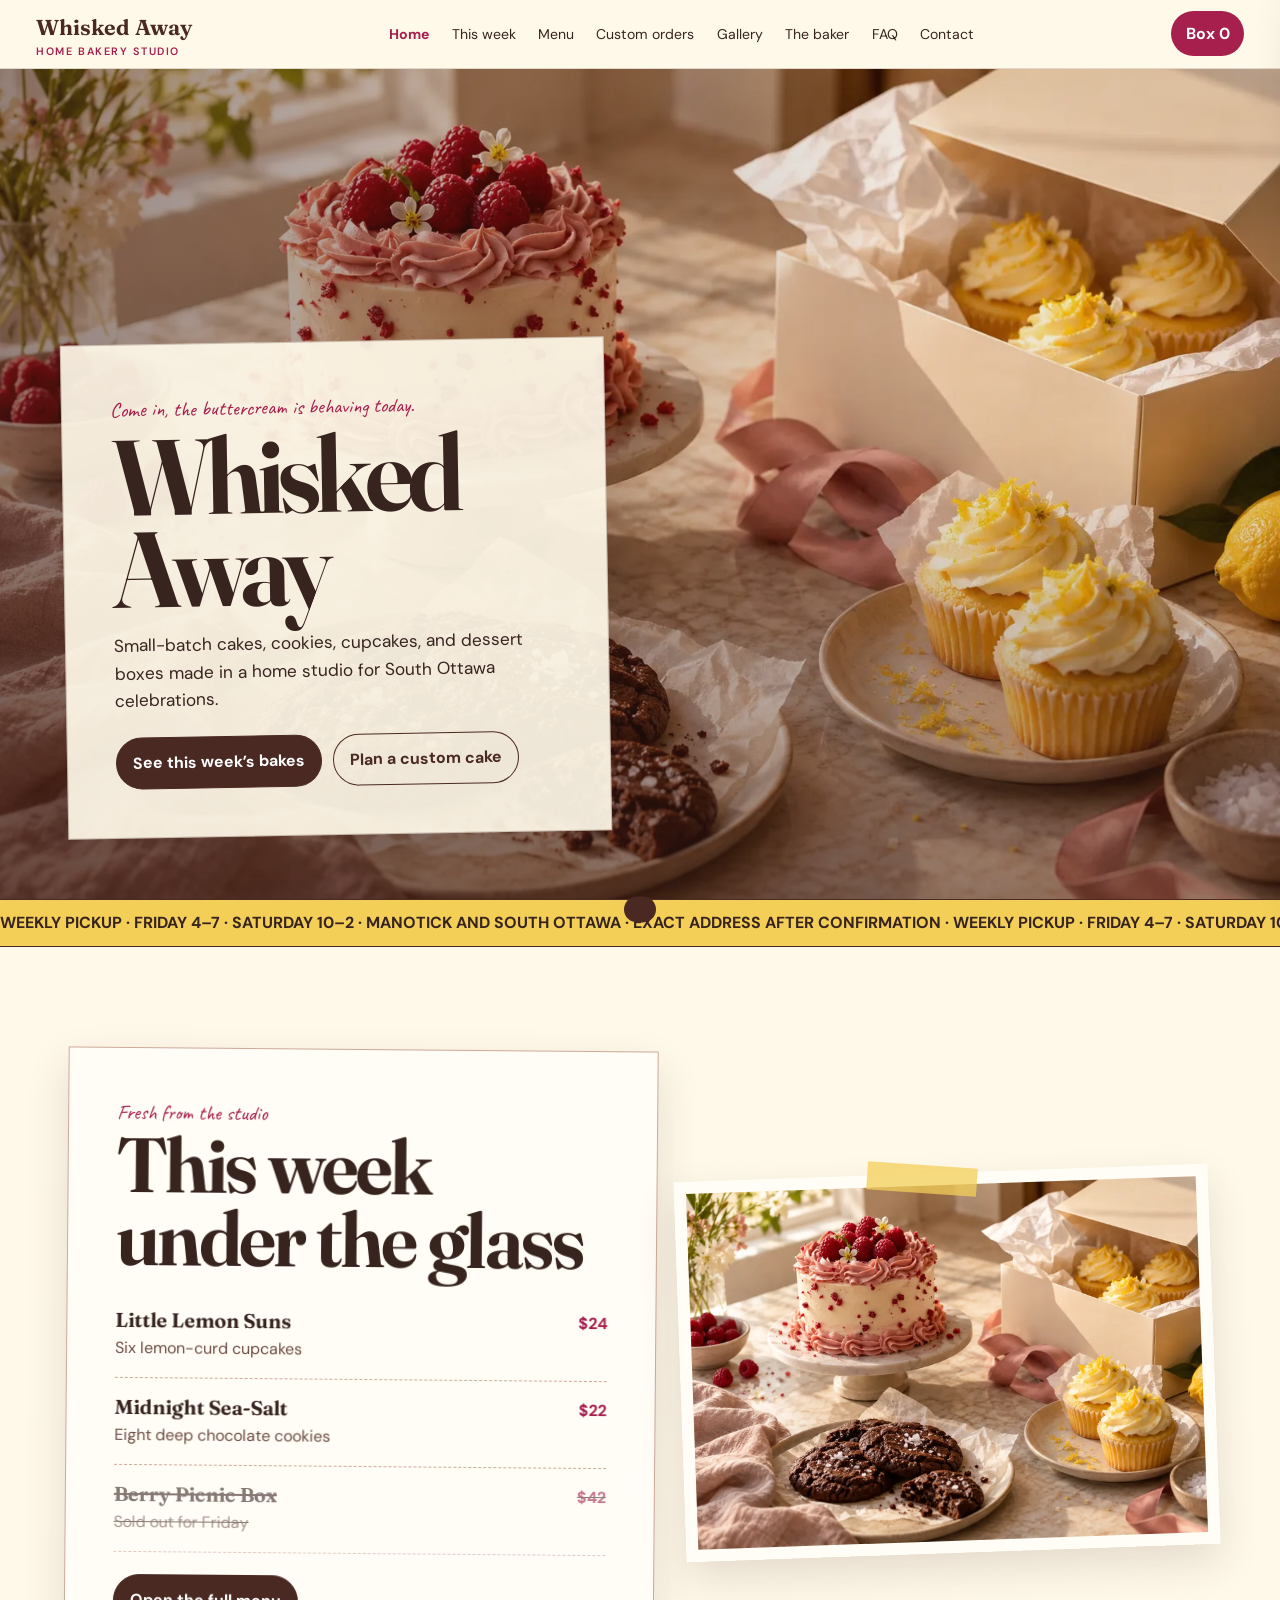
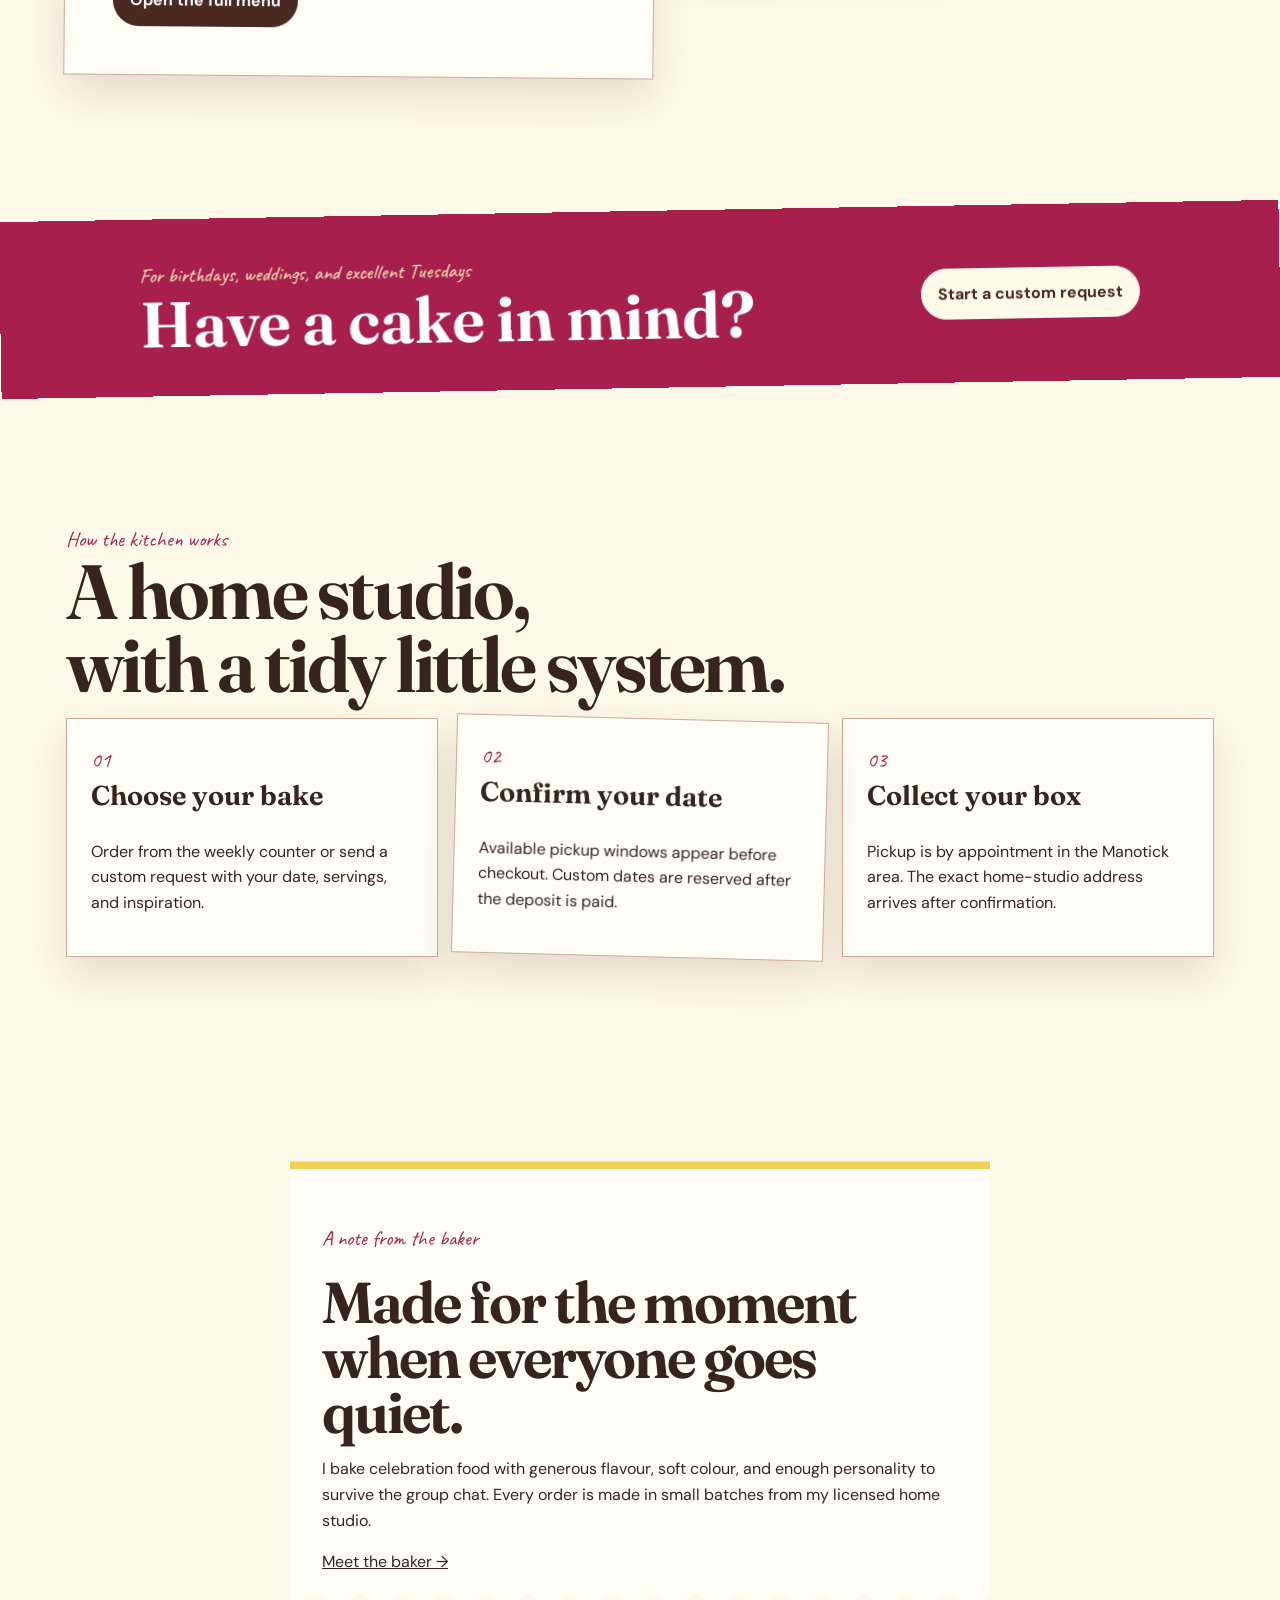
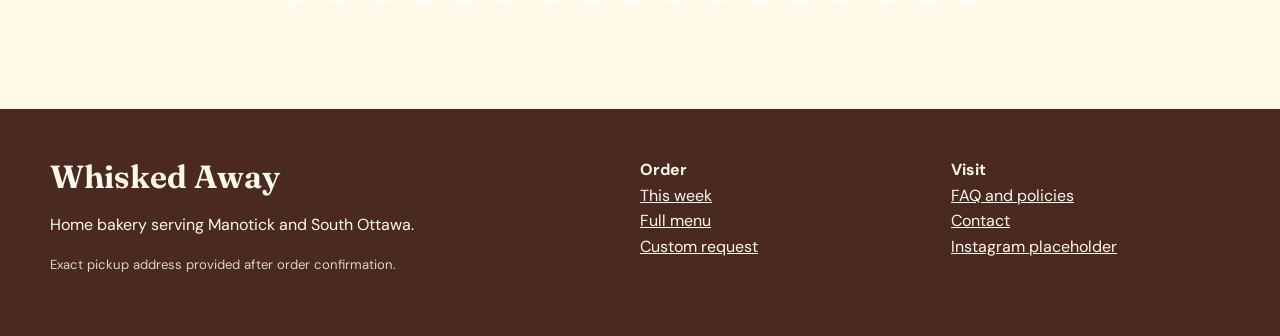
==== index.html @ 8a6906a6 "Build Whisked Away bakery website" ====
<!doctype html><html lang="en"><head><meta charset="utf-8"><meta name="viewport" content="width=device-width,initial-scale=1"><meta name="description" content="Whisked Away, a fictional Ottawa-area home bakery for celebration cakes, cookies, cupcakes, and seasonal dessert boxes."><title>Whisked Away | Home Bakery</title><link rel="icon" href="assets/whisked-away-mark.svg"><link rel="stylesheet" href="styles.css"></head><body>
<a class="skip-link" href="#main">Skip to content</a>
<header class="site-header"><div class="nav-wrap"><a class="brand" href="index.html">Whisked Away<small>Home bakery studio</small></a><button class="menu-toggle" aria-expanded="false" aria-controls="site-nav">Menu</button><nav class="nav-links" id="site-nav" aria-label="Primary"><a aria-current="page" href="index.html">Home</a><a href="this-week.html">This week</a><a href="menu.html">Menu</a><a href="custom.html">Custom orders</a><a href="gallery.html">Gallery</a><a href="about.html">The baker</a><a href="faq.html">FAQ</a><a href="contact.html">Contact</a></nav><button class="cart-button" type="button">Box <span data-cart-count>0</span></button></div></header>
<main id="main"><section class="counter-entry"><div class="window-sign"><span class="script">Come in, the buttercream is behaving today.</span><h1>Whisked<br>Away</h1><p>Small-batch cakes, cookies, cupcakes, and dessert boxes made in a home studio for South Ottawa celebrations.</p><div class="button-row"><a class="button" href="this-week.html">See this week’s bakes</a><a class="button secondary" href="custom.html">Plan a custom cake</a></div></div></section>
<div class="open-strip" aria-label="Pickup information"><div>WEEKLY PICKUP · FRIDAY 4–7 · SATURDAY 10–2 · MANOTICK AND SOUTH OTTAWA · EXACT ADDRESS AFTER CONFIRMATION · WEEKLY PICKUP · FRIDAY 4–7 · SATURDAY 10–2 · MANOTICK AND SOUTH OTTAWA · EXACT ADDRESS AFTER CONFIRMATION · </div></div>
<section class="section counter-menu"><div class="menu-board"><span class="script">Fresh from the studio</span><h2>This week<br>under the glass</h2><div class="menu-line"><div><h3>Little Lemon Suns</h3><p>Six lemon-curd cupcakes</p></div><span class="price">$24</span></div><div class="menu-line"><div><h3>Midnight Sea-Salt</h3><p>Eight deep chocolate cookies</p></div><span class="price">$22</span></div><div class="menu-line sold"><div><h3>Berry Picnic Box</h3><p>Sold out for Friday</p></div><span class="price">$42</span></div><div class="button-row"><a class="button" href="this-week.html">Open the full menu</a></div></div><div class="photo-note"><span class="tape" aria-hidden="true"></span><img src="assets/bakery-counter.webp" alt="Raspberry celebration cake, lemon cupcakes, and chocolate cookies arranged on a sunlit bakery counter"></div></section>
<section class="ribbon"><div class="ribbon-inner"><div><span class="script" style="color:#fff3bf">For birthdays, weddings, and excellent Tuesdays</span><h2>Have a cake in mind?</h2></div><a class="button" href="custom.html">Start a custom request</a></div></section>
<section class="section"><span class="script">How the kitchen works</span><h2 class="section-title">A home studio,<br>with a tidy little system.</h2><div class="worktable"><article class="paper"><span class="scribble">01</span><h3>Choose your bake</h3><p>Order from the weekly counter or send a custom request with your date, servings, and inspiration.</p></article><article class="paper"><span class="scribble">02</span><h3>Confirm your date</h3><p>Available pickup windows appear before checkout. Custom dates are reserved after the deposit is paid.</p></article><article class="paper"><span class="scribble">03</span><h3>Collect your box</h3><p>Pickup is by appointment in the Manotick area. The exact home-studio address arrives after confirmation.</p></article></div></section>
<section class="section"><div class="receipt"><p class="script">A note from the baker</p><h2 class="section-title" style="font-size:clamp(2rem,5vw,3.6rem)">Made for the moment when everyone goes quiet.</h2><p>I bake celebration food with generous flavour, soft colour, and enough personality to survive the group chat. Every order is made in small batches from my licensed home studio.</p><a href="about.html">Meet the baker →</a></div></section></main>
<footer class="site-footer"><div class="footer-inner"><div><div class="footer-brand">Whisked Away</div><p>Home bakery serving Manotick and South Ottawa.</p><p class="fineprint">Exact pickup address provided after order confirmation.</p></div><div><strong>Order</strong><br><a href="this-week.html">This week</a><br><a href="menu.html">Full menu</a><br><a href="custom.html">Custom request</a></div><div><strong>Visit</strong><br><a href="faq.html">FAQ and policies</a><br><a href="contact.html">Contact</a><br><a href="#">Instagram placeholder</a></div></div></footer>
<aside class="cart-drawer" id="cart-drawer" aria-hidden="true" aria-label="Order box"><div class="cart-top"><h2>Your bakery box</h2><button class="icon-button" id="cart-close" aria-label="Close order box">×</button></div><div id="cart-content"></div></aside><div class="toast" id="toast" role="status" aria-live="polite"></div><script src="app.js"></script></body></html>
---- styles.css ----
@import url('https://fonts.googleapis.com/css2?family=DM+Sans:wght@400;500;600;700&family=Fraunces:opsz,wght@9..144,500;9..144,650&family=Caveat:wght@600&display=swap');

:root{--cream:#fff9e9;--paper:#fffdf6;--butter:#f3cf58;--raspberry:#a61f4d;--pink:#e9a4ae;--brown:#4a2922;--ink:#38241f;--line:#cda999;--green:#496b54;--shadow:0 18px 40px rgba(74,41,34,.14);--radius:1.4rem}
*{box-sizing:border-box}html{scroll-behavior:smooth}body{margin:0;background:var(--cream);color:var(--ink);font-family:"DM Sans",sans-serif;font-size:1rem;line-height:1.6}body::before{content:"";position:fixed;inset:0;pointer-events:none;opacity:.18;background-image:url("data:image/svg+xml,%3Csvg xmlns='http://www.w3.org/2000/svg' width='120' height='120' viewBox='0 0 120 120'%3E%3Cfilter id='n'%3E%3CfeTurbulence type='fractalNoise' baseFrequency='.8' numOctaves='2' stitchTiles='stitch'/%3E%3C/filter%3E%3Crect width='100%25' height='100%25' filter='url(%23n)' opacity='.12'/%3E%3C/svg%3E")}img{max-width:100%;display:block}a{color:inherit}button,input,select,textarea{font:inherit}button{cursor:pointer}.skip-link{position:absolute;left:1rem;top:-5rem;background:var(--brown);color:white;padding:.7rem 1rem;z-index:100}.skip-link:focus{top:1rem}:focus-visible{outline:3px solid var(--raspberry);outline-offset:3px}
.site-header{position:sticky;top:0;z-index:50;background:rgba(255,249,233,.95);backdrop-filter:blur(12px);border-bottom:1px solid rgba(74,41,34,.16)}.nav-wrap{max-width:1240px;margin:auto;display:flex;align-items:center;justify-content:space-between;padding:.7rem 1rem}.brand{text-decoration:none;font-family:"Fraunces",serif;font-weight:650;font-size:1.35rem;color:var(--brown)}.brand small{display:block;font:600 .67rem/1 "DM Sans",sans-serif;text-transform:uppercase;letter-spacing:.15em;color:var(--raspberry)}.menu-toggle{border:1px solid var(--brown);border-radius:999px;background:var(--paper);padding:.55rem .85rem}.nav-links{display:none;position:absolute;top:100%;left:0;right:0;background:var(--paper);padding:1rem;box-shadow:var(--shadow)}.nav-links.open{display:grid}.nav-links a{text-decoration:none;padding:.65rem;border-bottom:1px dashed var(--line)}.nav-links a[aria-current="page"]{color:var(--raspberry);font-weight:700}.cart-button{border:0;background:var(--raspberry);color:white;padding:.6rem .9rem;border-radius:999px;font-weight:700}
.counter-entry{min-height:calc(100svh - 70px);display:grid;align-items:end;background:#d8b797 url('assets/bakery-counter.webp') center/cover no-repeat;position:relative;overflow:hidden}.counter-entry::after{content:"";position:absolute;inset:0;background:linear-gradient(90deg,rgba(58,27,20,.55),rgba(58,27,20,.08) 70%),linear-gradient(0deg,rgba(58,27,20,.48),transparent 55%)}.window-sign{position:relative;z-index:2;margin:clamp(1rem,5vw,4rem);max-width:34rem;background:rgba(255,249,233,.92);padding:clamp(1.4rem,4vw,3rem);border:1px solid rgba(74,41,34,.25);box-shadow:var(--shadow);transform:rotate(-1deg)}.script{font-family:"Caveat",cursive;color:var(--raspberry);font-size:1.3rem}.window-sign h1,.page-intro h1{font:650 clamp(3rem,9vw,6.7rem)/.86 "Fraunces",serif;letter-spacing:-.055em;margin:.25rem 0 1rem}.window-sign p{font-size:1.08rem;max-width:29rem}.button-row{display:flex;flex-wrap:wrap;gap:.7rem;margin-top:1.4rem}.button{display:inline-flex;align-items:center;justify-content:center;text-decoration:none;border:1px solid var(--brown);padding:.75rem 1rem;border-radius:999px;background:var(--brown);color:white;font-weight:700}.button.secondary{background:transparent;color:var(--brown)}
.open-strip{background:var(--butter);border-block:1px solid var(--brown);overflow:hidden;padding:.65rem 0;font-weight:700}.open-strip div{white-space:nowrap;animation:marquee 28s linear infinite}@keyframes marquee{to{transform:translateX(-50%)}}@media(prefers-reduced-motion:reduce){*{scroll-behavior:auto!important;animation-duration:.01ms!important;animation-iteration-count:1!important}}
.section{max-width:1180px;margin:auto;padding:clamp(3rem,8vw,7rem) 1rem}.counter-menu{display:grid;gap:1.5rem}.menu-board{background:var(--paper);padding:clamp(1.25rem,4vw,3rem);border:1px solid var(--line);box-shadow:var(--shadow);transform:rotate(.5deg)}.menu-board h2,.section-title{font:650 clamp(2.2rem,6vw,4.8rem)/.95 "Fraunces",serif;margin:0 0 1rem;letter-spacing:-.035em}.menu-line{display:grid;grid-template-columns:1fr auto;gap:.5rem;padding:1rem 0;border-bottom:1px dashed var(--line)}.menu-line h3{margin:0;font:650 1.25rem "Fraunces",serif}.menu-line p{margin:.2rem 0 0;color:#6c4c43}.price{font-weight:700;color:var(--raspberry)}.sold{text-decoration:line-through;opacity:.6}.photo-note{position:relative}.photo-note img{width:100%;height:100%;min-height:380px;object-fit:cover;border:12px solid var(--paper);box-shadow:var(--shadow);transform:rotate(-2deg)}.tape{position:absolute;top:-8px;left:35%;width:110px;height:28px;background:rgba(243,207,88,.75);transform:rotate(4deg);z-index:1}
.ribbon{background:var(--raspberry);color:white;padding:2.5rem 1rem;transform:rotate(-1deg);margin-block:2rem}.ribbon-inner{max-width:1000px;margin:auto;display:flex;gap:1.5rem;justify-content:space-between;align-items:center;flex-wrap:wrap}.ribbon h2{font:650 clamp(2rem,5vw,4rem)/1 "Fraunces",serif;margin:0}.ribbon .button{background:var(--cream);color:var(--brown);border-color:var(--cream)}
.worktable{display:grid;gap:1rem}.paper{background:var(--paper);border:1px solid var(--line);padding:1.5rem;box-shadow:var(--shadow)}.paper:nth-child(2){transform:rotate(1.5deg)}.paper h3{font:650 1.7rem "Fraunces",serif;margin-top:0}.scribble{font-family:"Caveat",cursive;color:var(--raspberry);font-size:1.35rem}.receipt{max-width:700px;margin:auto;background:var(--paper);padding:2rem;border-top:8px solid var(--butter);clip-path:polygon(0 0,100% 0,100% 97%,97% 100%,94% 97%,91% 100%,88% 97%,85% 100%,82% 97%,79% 100%,76% 97%,73% 100%,70% 97%,67% 100%,64% 97%,61% 100%,58% 97%,55% 100%,52% 97%,49% 100%,46% 97%,43% 100%,40% 97%,37% 100%,34% 97%,31% 100%,28% 97%,25% 100%,22% 97%,19% 100%,16% 97%,13% 100%,10% 97%,7% 100%,4% 97%,0 100%)}
.page-intro{max-width:1180px;margin:auto;padding:clamp(3rem,8vw,7rem) 1rem 2rem}.page-intro p{max-width:650px;font-size:1.12rem}.filter-bar{display:flex;gap:.6rem;overflow:auto;padding:.4rem 0 1.4rem}.filter{white-space:nowrap;border:1px solid var(--brown);background:transparent;border-radius:999px;padding:.6rem .9rem}.filter.active{background:var(--brown);color:white}.product-list{display:grid;gap:1rem}.product{display:grid;grid-template-columns:80px 1fr;gap:1rem;background:var(--paper);border:1px solid var(--line);padding:1rem;align-items:start}.product[hidden]{display:none}.product-swatch{aspect-ratio:1;border-radius:50%;background:radial-gradient(circle at 38% 35%,var(--pink) 0 15%,var(--raspberry) 16% 21%,#f8dfb3 22% 55%,var(--brown) 56% 64%,var(--butter) 65%);box-shadow:inset 0 0 0 8px #fff}.product:nth-child(2n) .product-swatch{background:radial-gradient(circle at 50% 45%,#fff3c8 0 25%,var(--butter) 26% 45%,var(--pink) 46% 60%,var(--brown) 61%)}.product h2{font:650 1.45rem "Fraunces",serif;margin:0}.meta{font-size:.9rem;color:#6b4b43}.product-actions{display:flex;justify-content:space-between;align-items:end;gap:1rem;margin-top:.7rem}.product button{border:0;background:var(--raspberry);color:white;border-radius:999px;padding:.55rem .8rem;font-weight:700}.allergen{margin-top:.8rem;padding:.6rem;background:#fff2c7;font-size:.88rem}
.form-sheet{max-width:850px;margin:0 auto 5rem;background:var(--paper);border:1px solid var(--line);padding:clamp(1.2rem,4vw,3rem);box-shadow:var(--shadow)}fieldset{border:0;padding:0;margin:0 0 1.5rem}legend{font:650 1.35rem "Fraunces",serif;margin-bottom:.8rem}.field-grid{display:grid;gap:1rem}.field label{display:block;font-weight:700;margin-bottom:.3rem}.field input,.field select,.field textarea{width:100%;border:1px solid #8c675d;background:white;border-radius:.55rem;padding:.75rem;color:var(--ink)}.field textarea{min-height:120px;resize:vertical}.help{font-size:.86rem;color:#6b4b43}.date-status{padding:.75rem;margin-top:.5rem;background:#eef5e8;border-left:4px solid var(--green)}.date-status.booked{background:#fbe2e4;border-color:var(--raspberry)}
.calendar{display:grid;grid-template-columns:repeat(7,1fr);gap:.3rem;margin-block:1rem}.calendar span{padding:.55rem .15rem;text-align:center;background:white;border:1px solid #ddc5ba;font-size:.84rem}.calendar .booked{background:#f2c7cd;text-decoration:line-through}.calendar .open{background:#e8f0dc}.key{display:flex;gap:1rem;font-size:.85rem}.dot{width:.8rem;height:.8rem;display:inline-block;border-radius:50%;margin-right:.3rem;background:#e8f0dc}.dot.booked{background:#f2c7cd}
.gallery-flow{columns:1;column-gap:1rem}.gallery-piece{break-inside:avoid;margin:0 0 1rem;position:relative;background:var(--paper);padding:.7rem;box-shadow:var(--shadow)}.gallery-piece img{width:100%;height:auto}.gallery-piece:nth-child(3n+1){transform:rotate(-1deg)}.gallery-piece:nth-child(3n+2){transform:rotate(1deg)}.gallery-piece figcaption{padding:.7rem .4rem .2rem;font-family:"Caveat",cursive;font-size:1.25rem}.image-crop{height:280px;object-fit:cover}.crop-cake{object-position:28% 43%}.crop-cupcakes{object-position:77% 39%}.crop-cookies{object-position:43% 80%}.icing-panel{min-height:260px;background:radial-gradient(circle at 20% 30%,#f6ccd1 0 12%,transparent 13%),radial-gradient(circle at 75% 60%,#f3cf58 0 16%,transparent 17%),linear-gradient(135deg,#fff4dd,#edb1bc);display:grid;place-items:center;padding:2rem;font:650 2rem/1.1 "Fraunces",serif;text-align:center;color:var(--brown)}
.accordion{max-width:850px;margin:auto}.accordion details{border-bottom:1px solid var(--line);padding:1rem 0}.accordion summary{font:650 1.25rem "Fraunces",serif;cursor:pointer}.accordion p{max-width:700px}.policy-table{display:grid;gap:.75rem}.policy{background:var(--paper);border-left:7px solid var(--butter);padding:1rem 1.2rem}.policy h3{margin:.1rem 0;font:650 1.2rem "Fraunces",serif}
.site-footer{background:var(--brown);color:var(--cream);padding:3rem 1rem}.footer-inner{max-width:1180px;margin:auto;display:grid;gap:2rem}.footer-inner a{color:var(--cream)}.footer-brand{font:650 2rem "Fraunces",serif}.fineprint{font-size:.82rem;opacity:.82}
.cart-drawer{position:fixed;z-index:100;inset:0 0 0 auto;width:min(440px,100%);background:var(--paper);box-shadow:-12px 0 50px rgba(40,20,15,.3);padding:1.2rem;transform:translateX(110%);transition:transform .25s}.cart-drawer.open{transform:none}.cart-top{display:flex;justify-content:space-between;align-items:center}.icon-button{border:1px solid var(--brown);background:white;border-radius:50%;width:42px;height:42px}.cart-empty{padding:3rem 1rem;text-align:center}.cart-item{border-block:1px dashed var(--line);padding:1rem 0}.cart-total{display:flex;justify-content:space-between;font-weight:700;font-size:1.2rem}.mock-notice{background:#fff1be;border:1px solid #8c6a1e;padding:.8rem;margin-block:1rem}.toast{position:fixed;z-index:120;left:50%;bottom:1rem;transform:translate(-50%,150%);background:var(--brown);color:white;padding:.8rem 1rem;border-radius:999px;transition:.25s}.toast.show{transform:translate(-50%,0)}
.order-dialog{border:0;padding:0;background:transparent;width:min(560px,calc(100% - 1.5rem));max-height:90svh}.order-dialog::backdrop{background:rgba(56,36,31,.65);backdrop-filter:blur(3px)}.order-panel{background:var(--paper);border:1px solid var(--line);padding:clamp(1rem,4vw,2rem);box-shadow:var(--shadow)}.order-panel h2{font:650 clamp(1.8rem,6vw,3rem)/1 "Fraunces",serif;margin:.2rem 0}.order-panel .button{margin-top:1rem;width:100%}
@media(min-width:700px){.counter-menu{grid-template-columns:1.05fr .95fr;align-items:center}.worktable{grid-template-columns:repeat(3,1fr)}.product{grid-template-columns:110px 1fr}.field-grid.two{grid-template-columns:1fr 1fr}.gallery-flow{columns:2}.footer-inner{grid-template-columns:2fr 1fr 1fr}}
@media(min-width:980px){.menu-toggle{display:none}.nav-links{display:flex;position:static;background:transparent;box-shadow:none;padding:0;align-items:center;gap:.1rem}.nav-links a{border:0;padding:.55rem .65rem;font-size:.88rem}.gallery-flow{columns:3}.product-list{grid-template-columns:1fr 1fr}}
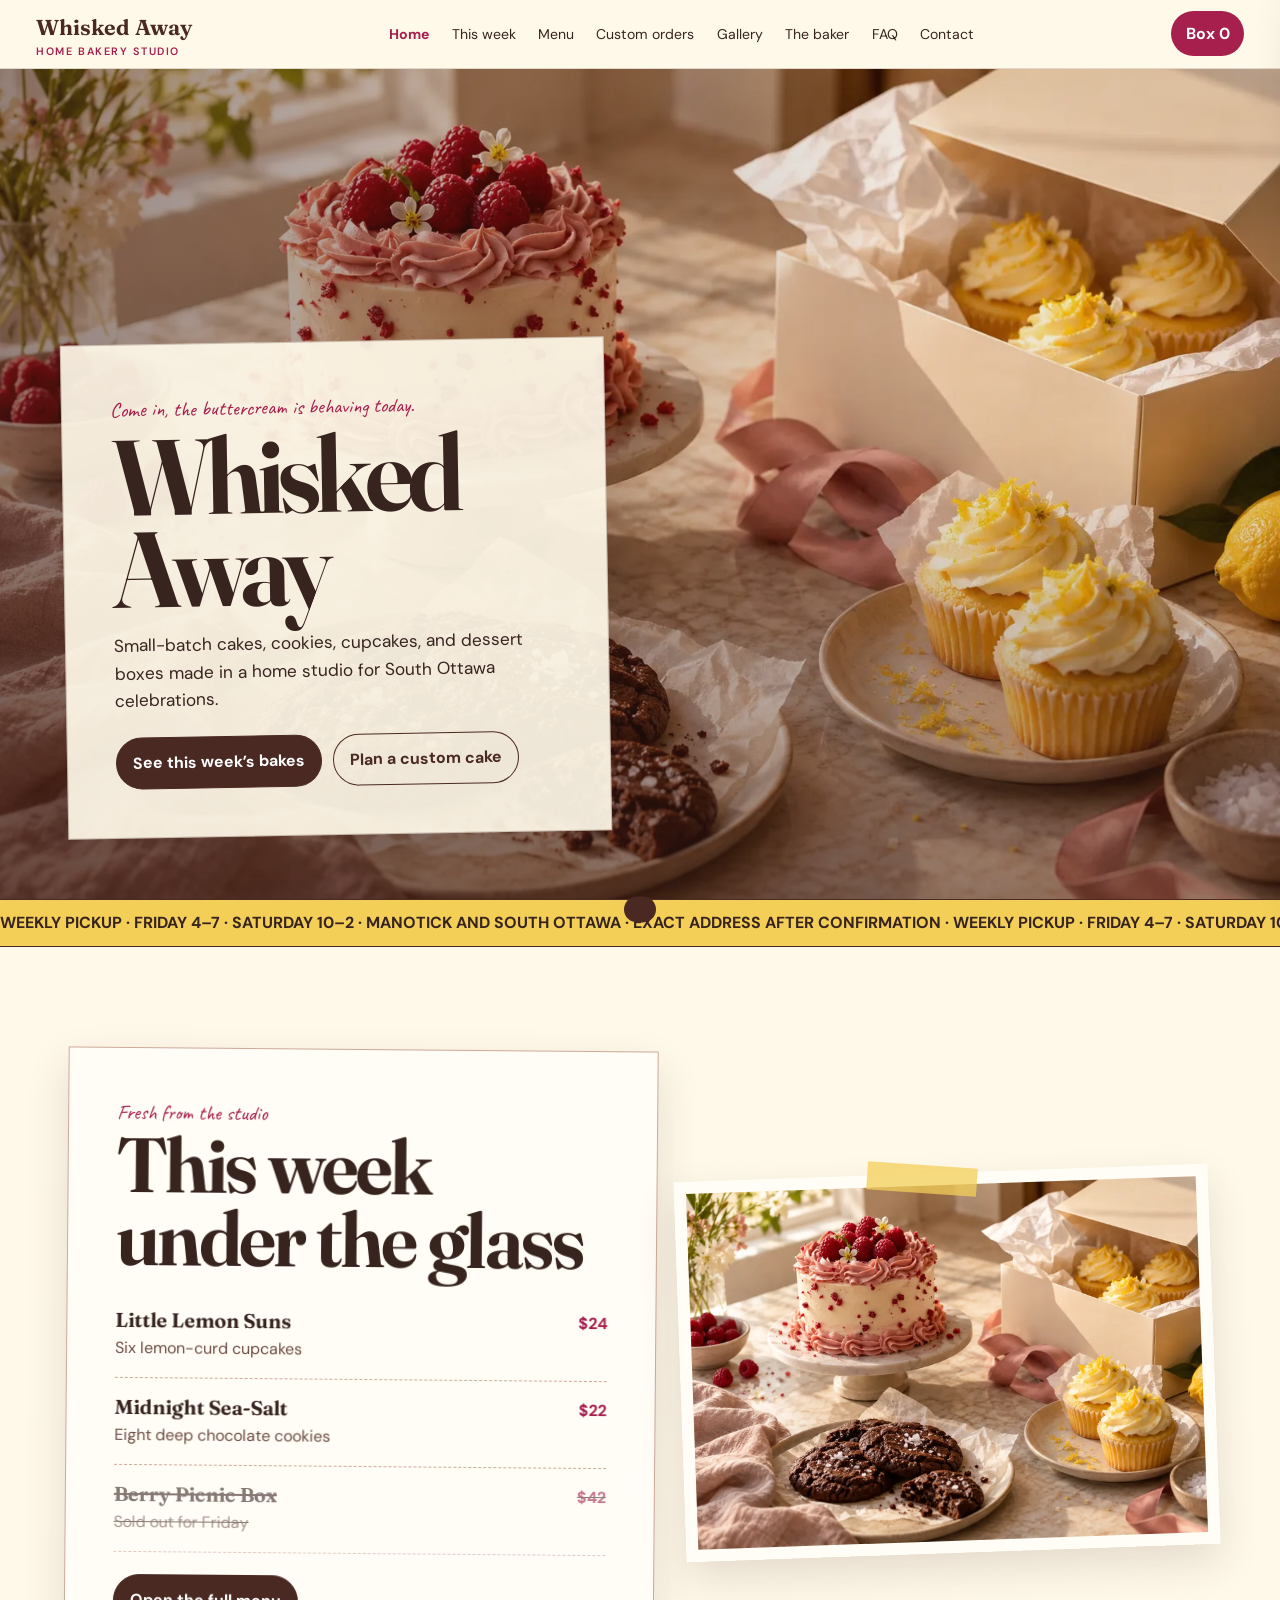
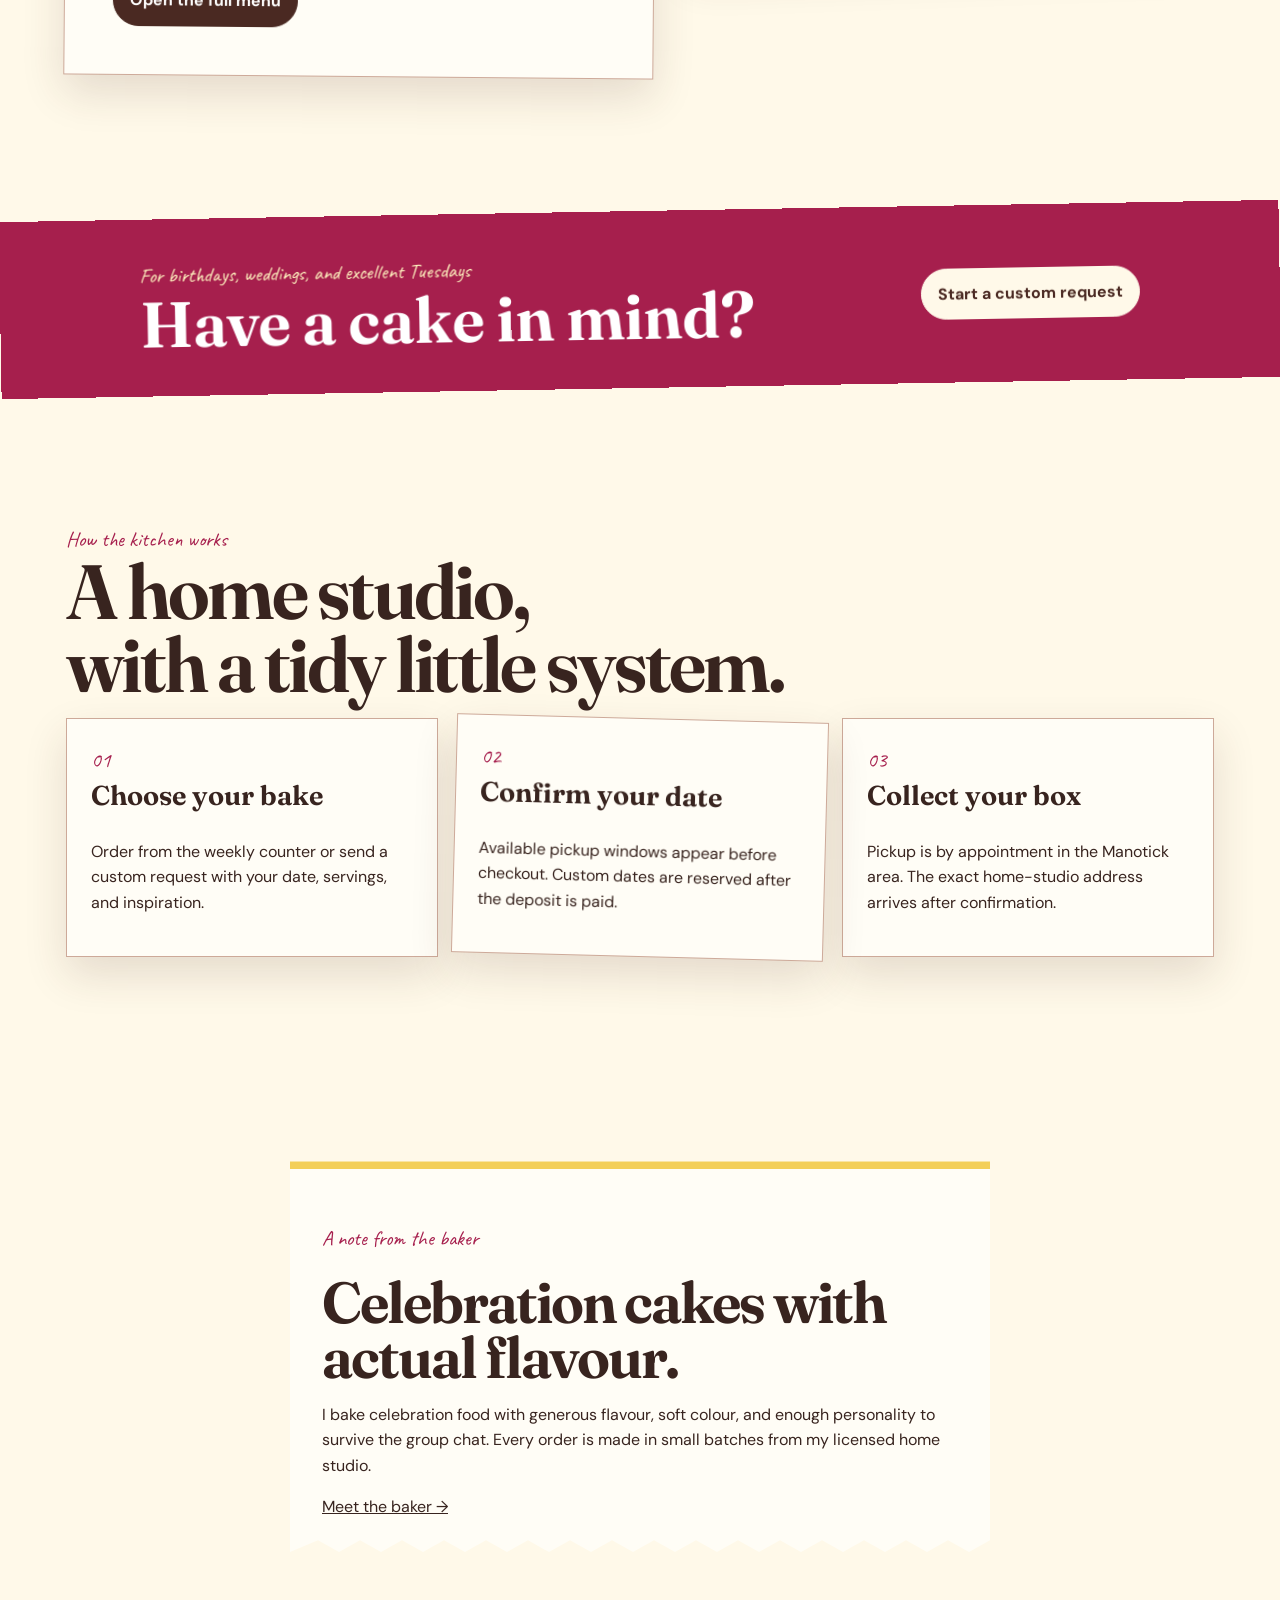
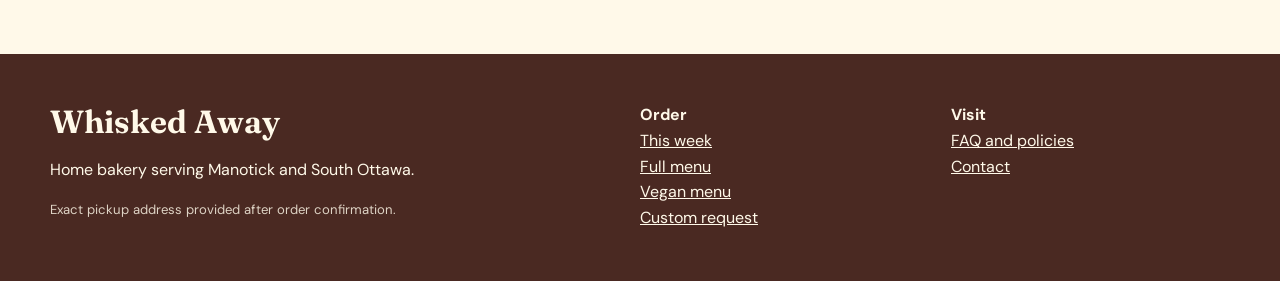
==== commit 9a39a241: "Refine bakery services, vegan menu, and e-transfer flow" ====
--- a/index.html
+++ b/index.html
@@ -1,4 +1,4 @@
-<!doctype html><html lang="en"><head><meta charset="utf-8"><meta name="viewport" content="width=device-width,initial-scale=1"><meta name="description" content="Whisked Away, a fictional Ottawa-area home bakery for celebration cakes, cookies, cupcakes, and seasonal dessert boxes."><title>Whisked Away | Home Bakery</title><link rel="icon" href="assets/whisked-away-mark.svg"><link rel="stylesheet" href="styles.css"></head><body>
+<!doctype html><html lang="en"><head><meta charset="utf-8"><meta name="viewport" content="width=device-width,initial-scale=1"><meta name="description" content="Whisked Away, an Ottawa-area home bakery for celebration cakes, cookies, cupcakes, and seasonal dessert boxes."><title>Whisked Away | Home Bakery</title><link rel="icon" href="assets/whisked-away-mark.svg"><link rel="stylesheet" href="styles.css"></head><body>
 <a class="skip-link" href="#main">Skip to content</a>
 <header class="site-header"><div class="nav-wrap"><a class="brand" href="index.html">Whisked Away<small>Home bakery studio</small></a><button class="menu-toggle" aria-expanded="false" aria-controls="site-nav">Menu</button><nav class="nav-links" id="site-nav" aria-label="Primary"><a aria-current="page" href="index.html">Home</a><a href="this-week.html">This week</a><a href="menu.html">Menu</a><a href="custom.html">Custom orders</a><a href="gallery.html">Gallery</a><a href="about.html">The baker</a><a href="faq.html">FAQ</a><a href="contact.html">Contact</a></nav><button class="cart-button" type="button">Box <span data-cart-count>0</span></button></div></header>
 <main id="main"><section class="counter-entry"><div class="window-sign"><span class="script">Come in, the buttercream is behaving today.</span><h1>Whisked<br>Away</h1><p>Small-batch cakes, cookies, cupcakes, and dessert boxes made in a home studio for South Ottawa celebrations.</p><div class="button-row"><a class="button" href="this-week.html">See this week’s bakes</a><a class="button secondary" href="custom.html">Plan a custom cake</a></div></div></section>
@@ -6,7 +6,7 @@
 <section class="section counter-menu"><div class="menu-board"><span class="script">Fresh from the studio</span><h2>This week<br>under the glass</h2><div class="menu-line"><div><h3>Little Lemon Suns</h3><p>Six lemon-curd cupcakes</p></div><span class="price">$24</span></div><div class="menu-line"><div><h3>Midnight Sea-Salt</h3><p>Eight deep chocolate cookies</p></div><span class="price">$22</span></div><div class="menu-line sold"><div><h3>Berry Picnic Box</h3><p>Sold out for Friday</p></div><span class="price">$42</span></div><div class="button-row"><a class="button" href="this-week.html">Open the full menu</a></div></div><div class="photo-note"><span class="tape" aria-hidden="true"></span><img src="assets/bakery-counter.webp" alt="Raspberry celebration cake, lemon cupcakes, and chocolate cookies arranged on a sunlit bakery counter"></div></section>
 <section class="ribbon"><div class="ribbon-inner"><div><span class="script" style="color:#fff3bf">For birthdays, weddings, and excellent Tuesdays</span><h2>Have a cake in mind?</h2></div><a class="button" href="custom.html">Start a custom request</a></div></section>
 <section class="section"><span class="script">How the kitchen works</span><h2 class="section-title">A home studio,<br>with a tidy little system.</h2><div class="worktable"><article class="paper"><span class="scribble">01</span><h3>Choose your bake</h3><p>Order from the weekly counter or send a custom request with your date, servings, and inspiration.</p></article><article class="paper"><span class="scribble">02</span><h3>Confirm your date</h3><p>Available pickup windows appear before checkout. Custom dates are reserved after the deposit is paid.</p></article><article class="paper"><span class="scribble">03</span><h3>Collect your box</h3><p>Pickup is by appointment in the Manotick area. The exact home-studio address arrives after confirmation.</p></article></div></section>
-<section class="section"><div class="receipt"><p class="script">A note from the baker</p><h2 class="section-title" style="font-size:clamp(2rem,5vw,3.6rem)">Made for the moment when everyone goes quiet.</h2><p>I bake celebration food with generous flavour, soft colour, and enough personality to survive the group chat. Every order is made in small batches from my licensed home studio.</p><a href="about.html">Meet the baker →</a></div></section></main>
-<footer class="site-footer"><div class="footer-inner"><div><div class="footer-brand">Whisked Away</div><p>Home bakery serving Manotick and South Ottawa.</p><p class="fineprint">Exact pickup address provided after order confirmation.</p></div><div><strong>Order</strong><br><a href="this-week.html">This week</a><br><a href="menu.html">Full menu</a><br><a href="custom.html">Custom request</a></div><div><strong>Visit</strong><br><a href="faq.html">FAQ and policies</a><br><a href="contact.html">Contact</a><br><a href="#">Instagram placeholder</a></div></div></footer>
+<section class="section"><div class="receipt"><p class="script">A note from the baker</p><h2 class="section-title" style="font-size:clamp(2rem,5vw,3.6rem)">Celebration cakes with actual flavour.</h2><p>I bake celebration food with generous flavour, soft colour, and enough personality to survive the group chat. Every order is made in small batches from my licensed home studio.</p><a href="about.html">Meet the baker →</a></div></section></main>
+<footer class="site-footer"><div class="footer-inner"><div><div class="footer-brand">Whisked Away</div><p>Home bakery serving Manotick and South Ottawa.</p><p class="fineprint">Exact pickup address provided after order confirmation.</p></div><div><strong>Order</strong><br><a href="this-week.html">This week</a><br><a href="menu.html">Full menu</a><br><a href="vegan.html">Vegan menu</a><br><a href="custom.html">Custom request</a></div><div><strong>Visit</strong><br><a href="faq.html">FAQ and policies</a><br><a href="contact.html">Contact</a></div></div></footer>
 <aside class="cart-drawer" id="cart-drawer" aria-hidden="true" aria-label="Order box"><div class="cart-top"><h2>Your bakery box</h2><button class="icon-button" id="cart-close" aria-label="Close order box">×</button></div><div id="cart-content"></div></aside><div class="toast" id="toast" role="status" aria-live="polite"></div><script src="app.js"></script></body></html>
 
--- a/styles.css
+++ b/styles.css
@@ -16,5 +16,6 @@
 .site-footer{background:var(--brown);color:var(--cream);padding:3rem 1rem}.footer-inner{max-width:1180px;margin:auto;display:grid;gap:2rem}.footer-inner a{color:var(--cream)}.footer-brand{font:650 2rem "Fraunces",serif}.fineprint{font-size:.82rem;opacity:.82}
 .cart-drawer{position:fixed;z-index:100;inset:0 0 0 auto;width:min(440px,100%);background:var(--paper);box-shadow:-12px 0 50px rgba(40,20,15,.3);padding:1.2rem;transform:translateX(110%);transition:transform .25s}.cart-drawer.open{transform:none}.cart-top{display:flex;justify-content:space-between;align-items:center}.icon-button{border:1px solid var(--brown);background:white;border-radius:50%;width:42px;height:42px}.cart-empty{padding:3rem 1rem;text-align:center}.cart-item{border-block:1px dashed var(--line);padding:1rem 0}.cart-total{display:flex;justify-content:space-between;font-weight:700;font-size:1.2rem}.mock-notice{background:#fff1be;border:1px solid #8c6a1e;padding:.8rem;margin-block:1rem}.toast{position:fixed;z-index:120;left:50%;bottom:1rem;transform:translate(-50%,150%);background:var(--brown);color:white;padding:.8rem 1rem;border-radius:999px;transition:.25s}.toast.show{transform:translate(-50%,0)}
 .order-dialog{border:0;padding:0;background:transparent;width:min(560px,calc(100% - 1.5rem));max-height:90svh}.order-dialog::backdrop{background:rgba(56,36,31,.65);backdrop-filter:blur(3px)}.order-panel{background:var(--paper);border:1px solid var(--line);padding:clamp(1rem,4vw,2rem);box-shadow:var(--shadow)}.order-panel h2{font:650 clamp(1.8rem,6vw,3rem)/1 "Fraunces",serif;margin:.2rem 0}.order-panel .button{margin-top:1rem;width:100%}
+.submit-button{margin-top:1.35rem}
 @media(min-width:700px){.counter-menu{grid-template-columns:1.05fr .95fr;align-items:center}.worktable{grid-template-columns:repeat(3,1fr)}.product{grid-template-columns:110px 1fr}.field-grid.two{grid-template-columns:1fr 1fr}.gallery-flow{columns:2}.footer-inner{grid-template-columns:2fr 1fr 1fr}}
 @media(min-width:980px){.menu-toggle{display:none}.nav-links{display:flex;position:static;background:transparent;box-shadow:none;padding:0;align-items:center;gap:.1rem}.nav-links a{border:0;padding:.55rem .65rem;font-size:.88rem}.gallery-flow{columns:3}.product-list{grid-template-columns:1fr 1fr}}
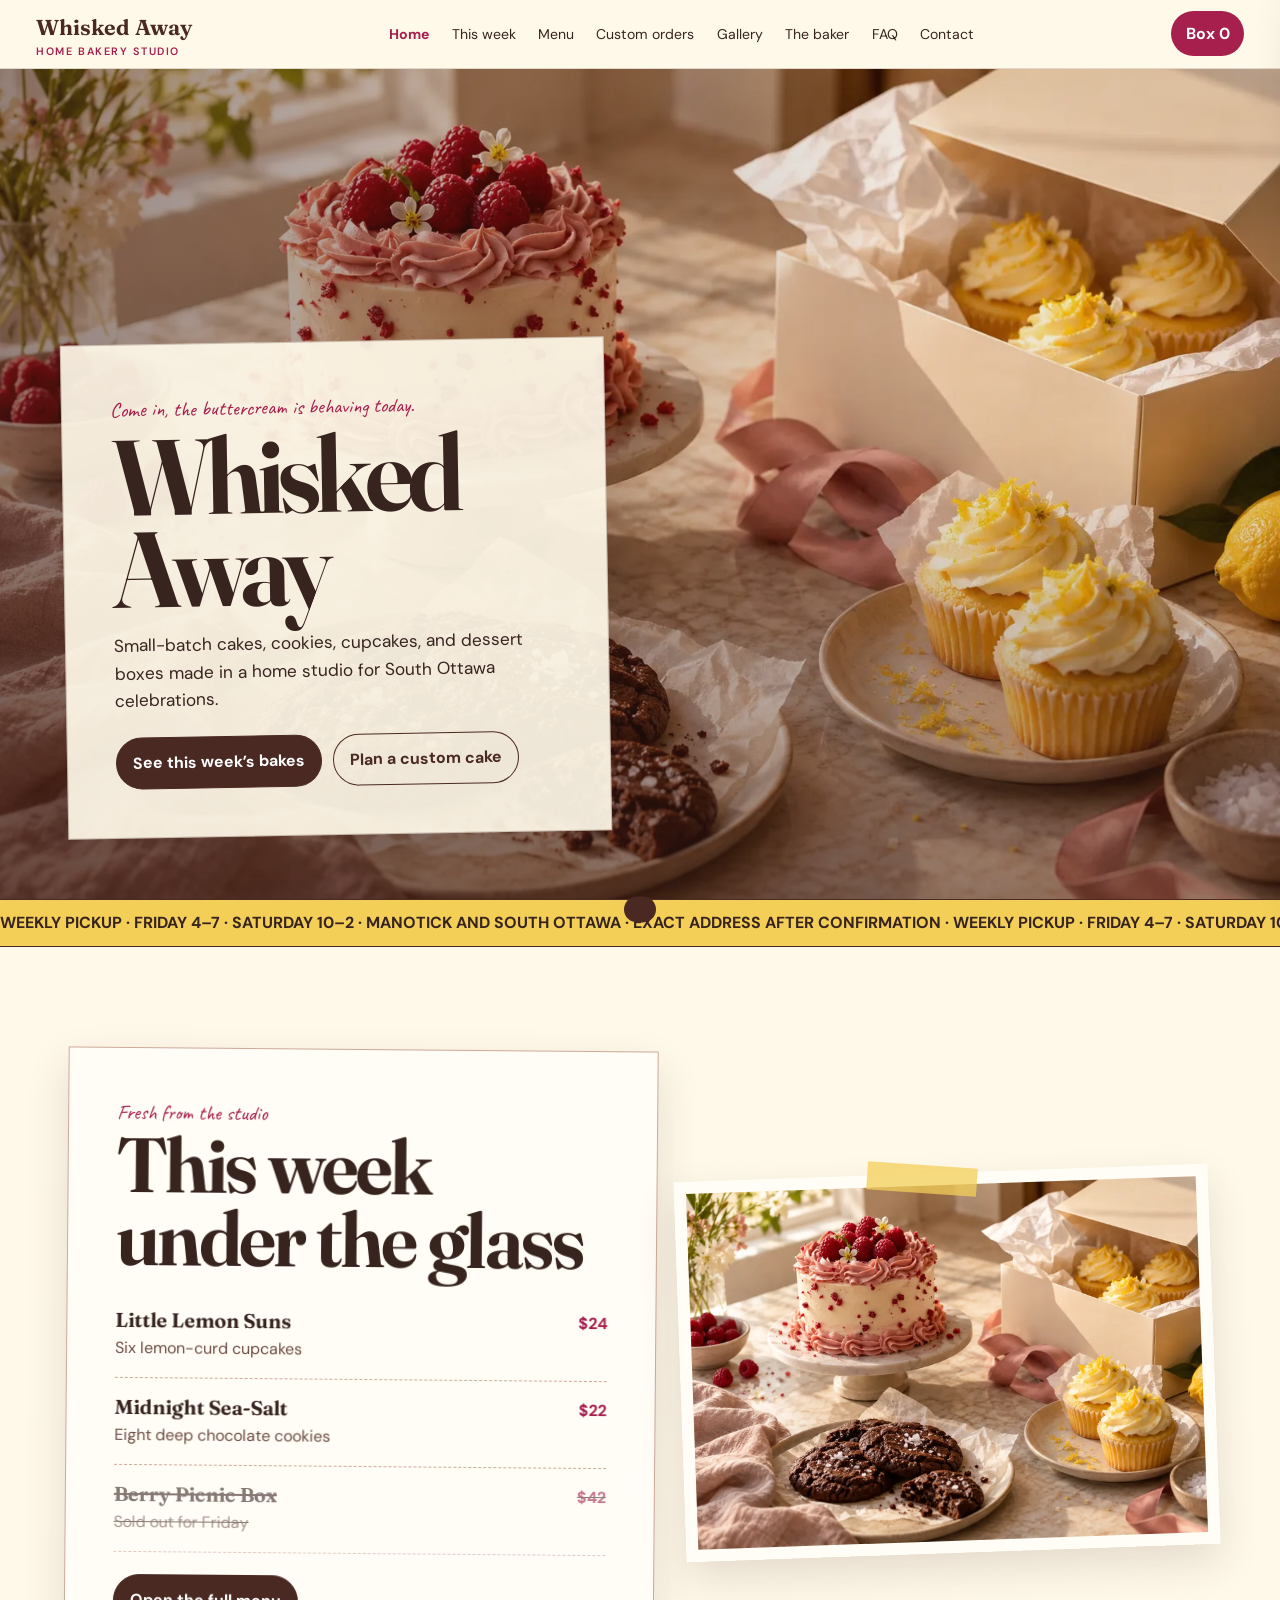
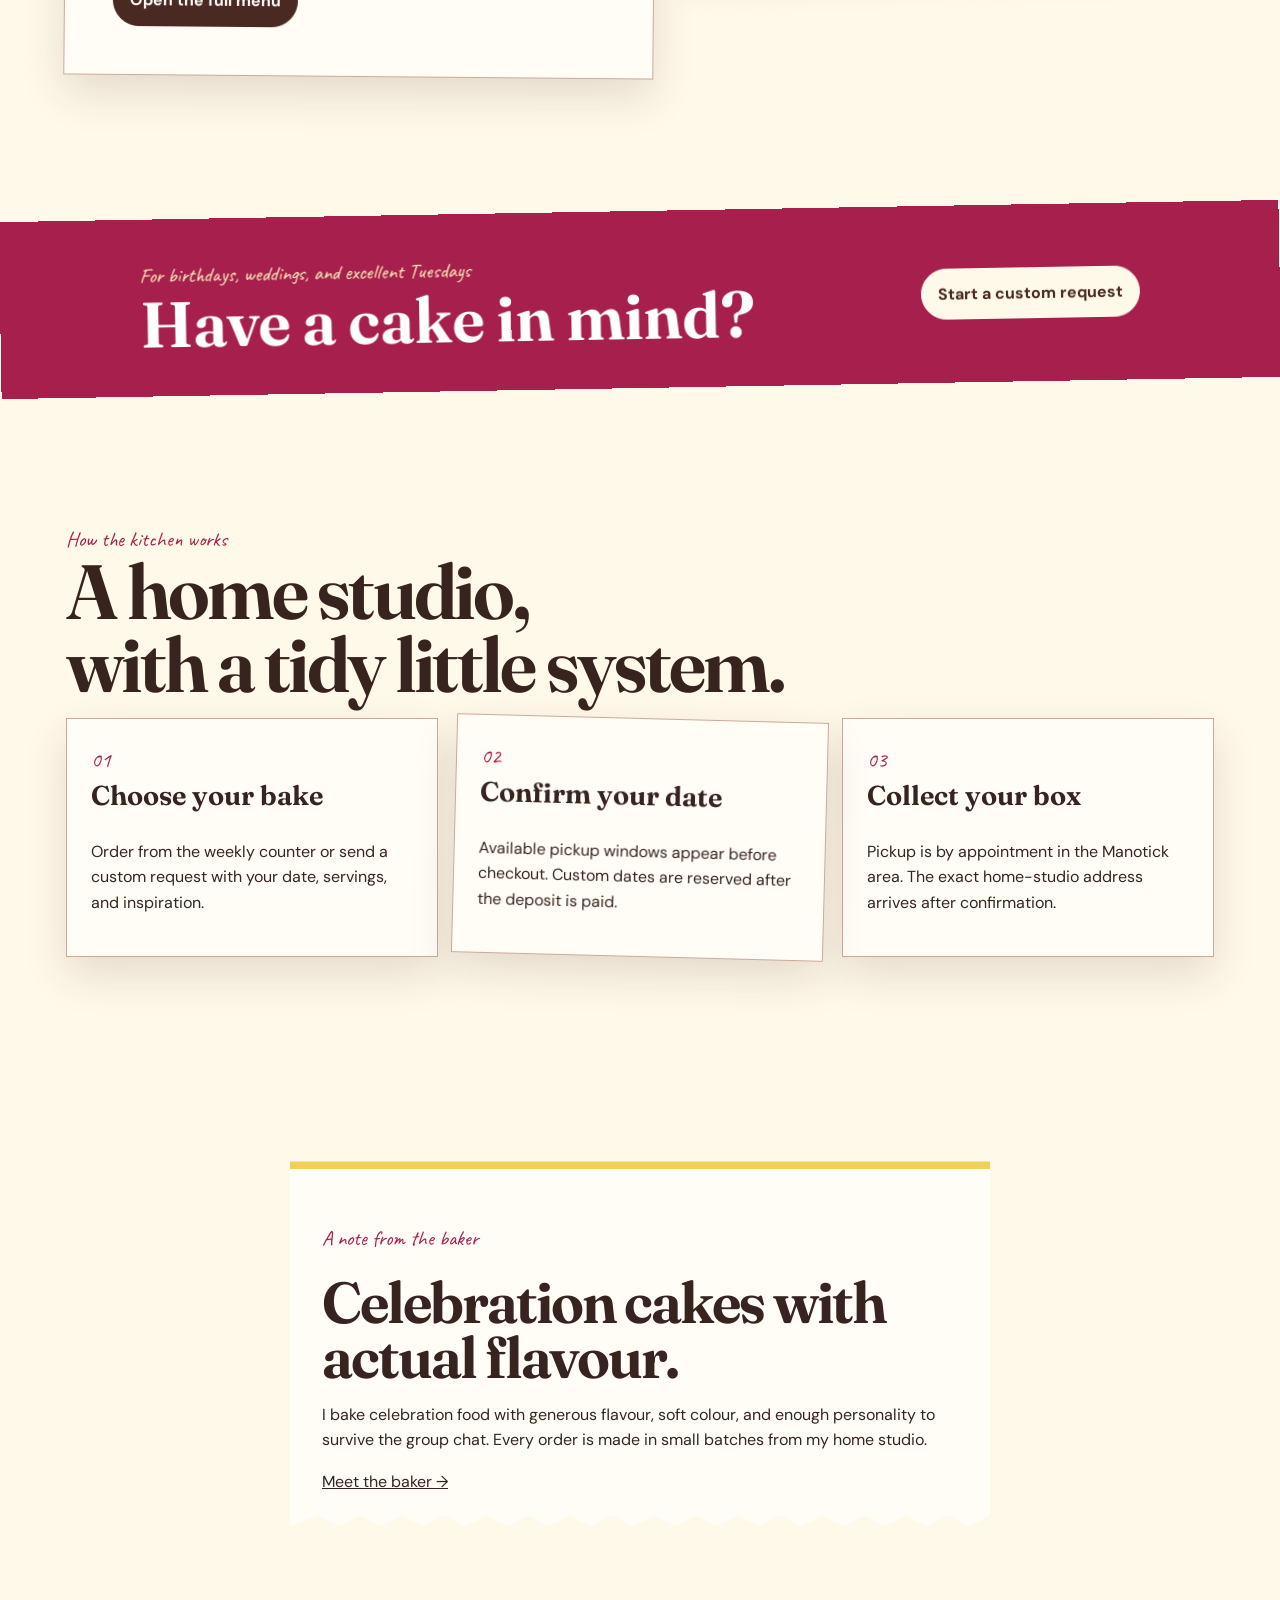
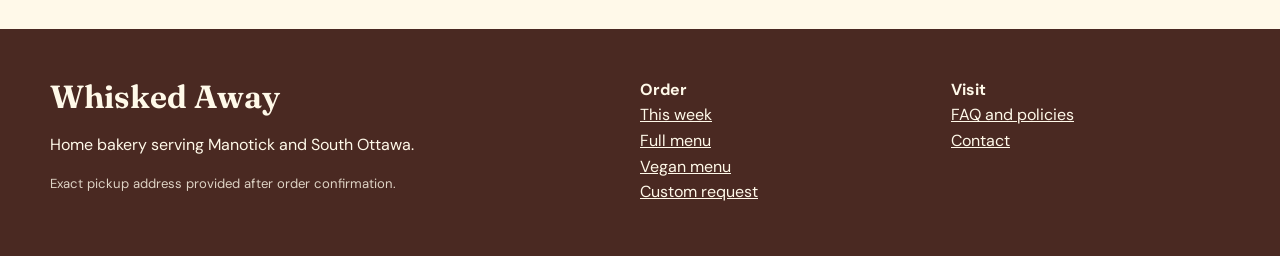
==== commit 2bcb6301: "Adjust home studio wording" ====
--- a/index.html
+++ b/index.html
@@ -6,7 +6,6 @@
 <section class="section counter-menu"><div class="menu-board"><span class="script">Fresh from the studio</span><h2>This week<br>under the glass</h2><div class="menu-line"><div><h3>Little Lemon Suns</h3><p>Six lemon-curd cupcakes</p></div><span class="price">$24</span></div><div class="menu-line"><div><h3>Midnight Sea-Salt</h3><p>Eight deep chocolate cookies</p></div><span class="price">$22</span></div><div class="menu-line sold"><div><h3>Berry Picnic Box</h3><p>Sold out for Friday</p></div><span class="price">$42</span></div><div class="button-row"><a class="button" href="this-week.html">Open the full menu</a></div></div><div class="photo-note"><span class="tape" aria-hidden="true"></span><img src="assets/bakery-counter.webp" alt="Raspberry celebration cake, lemon cupcakes, and chocolate cookies arranged on a sunlit bakery counter"></div></section>
 <section class="ribbon"><div class="ribbon-inner"><div><span class="script" style="color:#fff3bf">For birthdays, weddings, and excellent Tuesdays</span><h2>Have a cake in mind?</h2></div><a class="button" href="custom.html">Start a custom request</a></div></section>
 <section class="section"><span class="script">How the kitchen works</span><h2 class="section-title">A home studio,<br>with a tidy little system.</h2><div class="worktable"><article class="paper"><span class="scribble">01</span><h3>Choose your bake</h3><p>Order from the weekly counter or send a custom request with your date, servings, and inspiration.</p></article><article class="paper"><span class="scribble">02</span><h3>Confirm your date</h3><p>Available pickup windows appear before checkout. Custom dates are reserved after the deposit is paid.</p></article><article class="paper"><span class="scribble">03</span><h3>Collect your box</h3><p>Pickup is by appointment in the Manotick area. The exact home-studio address arrives after confirmation.</p></article></div></section>
-<section class="section"><div class="receipt"><p class="script">A note from the baker</p><h2 class="section-title" style="font-size:clamp(2rem,5vw,3.6rem)">Celebration cakes with actual flavour.</h2><p>I bake celebration food with generous flavour, soft colour, and enough personality to survive the group chat. Every order is made in small batches from my licensed home studio.</p><a href="about.html">Meet the baker →</a></div></section></main>
+<section class="section"><div class="receipt"><p class="script">A note from the baker</p><h2 class="section-title" style="font-size:clamp(2rem,5vw,3.6rem)">Celebration cakes with actual flavour.</h2><p>I bake celebration food with generous flavour, soft colour, and enough personality to survive the group chat. Every order is made in small batches from my home studio.</p><a href="about.html">Meet the baker →</a></div></section></main>
 <footer class="site-footer"><div class="footer-inner"><div><div class="footer-brand">Whisked Away</div><p>Home bakery serving Manotick and South Ottawa.</p><p class="fineprint">Exact pickup address provided after order confirmation.</p></div><div><strong>Order</strong><br><a href="this-week.html">This week</a><br><a href="menu.html">Full menu</a><br><a href="vegan.html">Vegan menu</a><br><a href="custom.html">Custom request</a></div><div><strong>Visit</strong><br><a href="faq.html">FAQ and policies</a><br><a href="contact.html">Contact</a></div></div></footer>
 <aside class="cart-drawer" id="cart-drawer" aria-hidden="true" aria-label="Order box"><div class="cart-top"><h2>Your bakery box</h2><button class="icon-button" id="cart-close" aria-label="Close order box">×</button></div><div id="cart-content"></div></aside><div class="toast" id="toast" role="status" aria-live="polite"></div><script src="app.js"></script></body></html>
-
